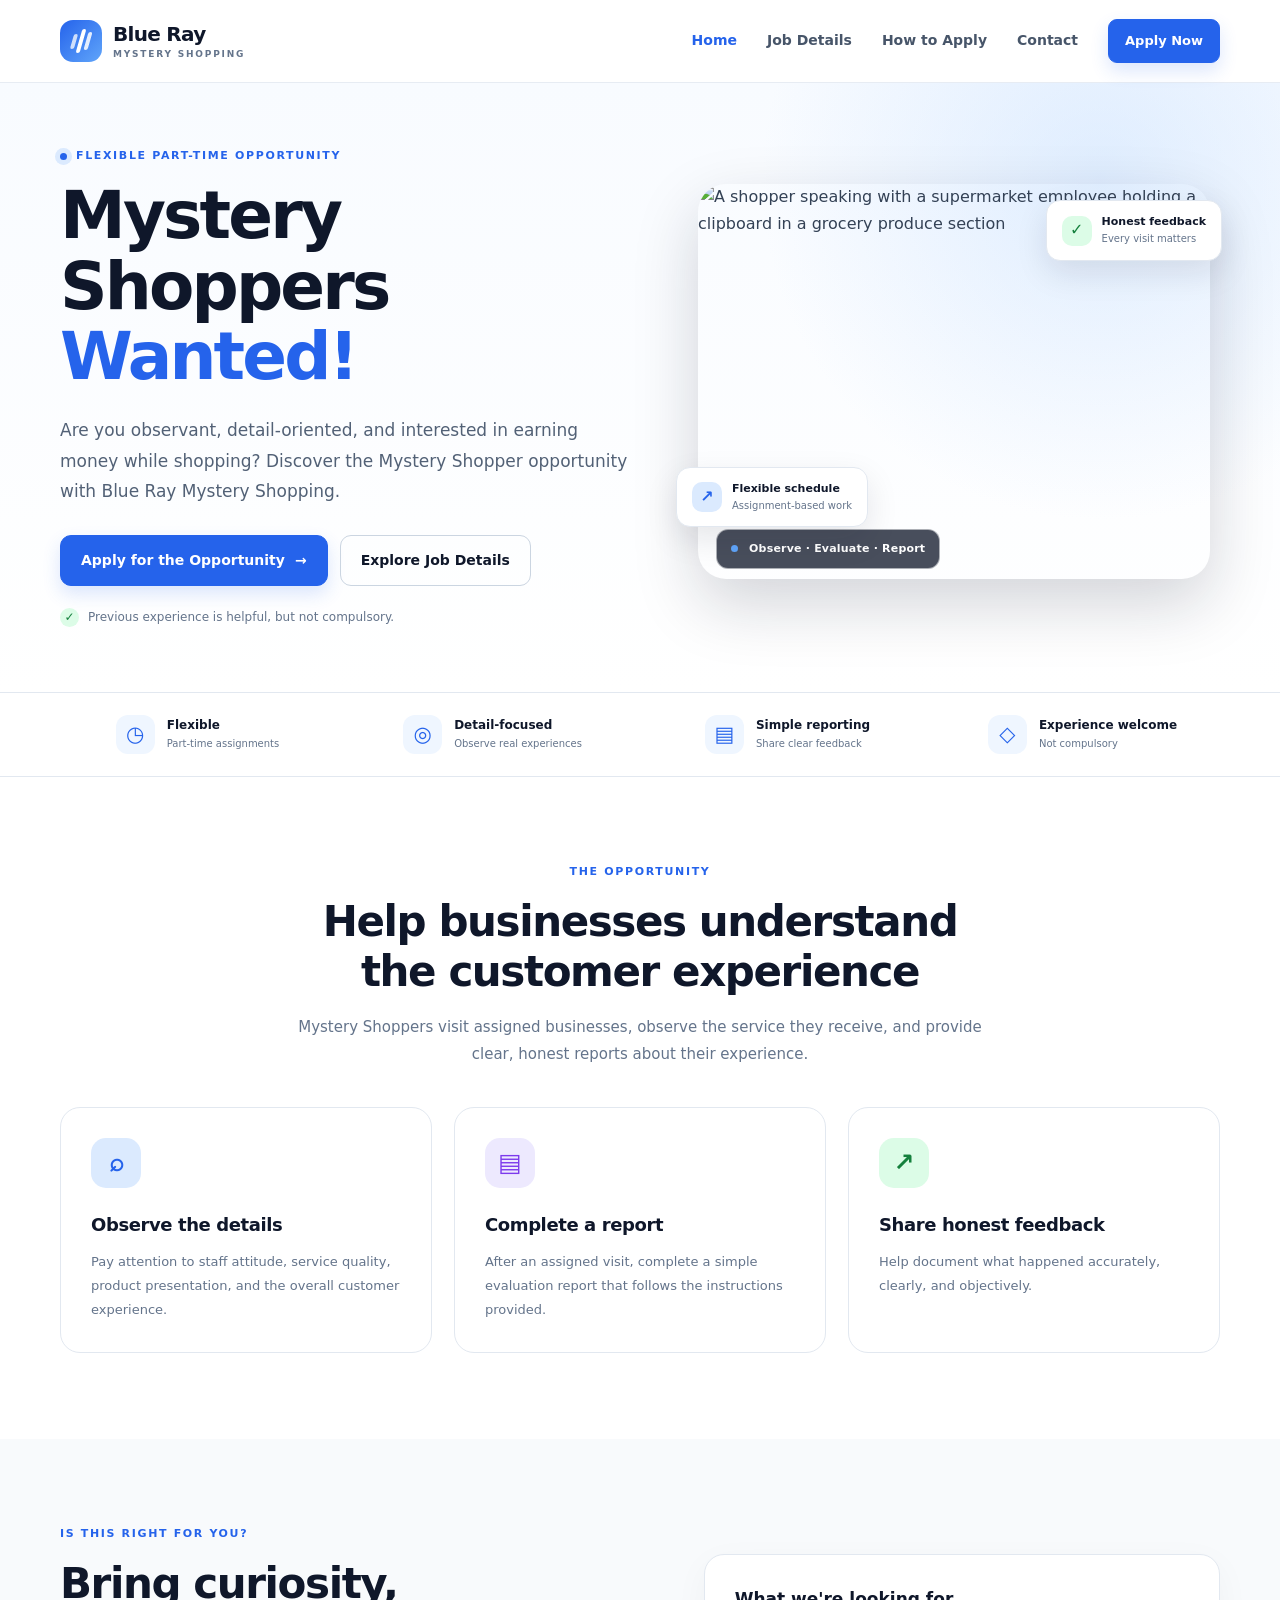
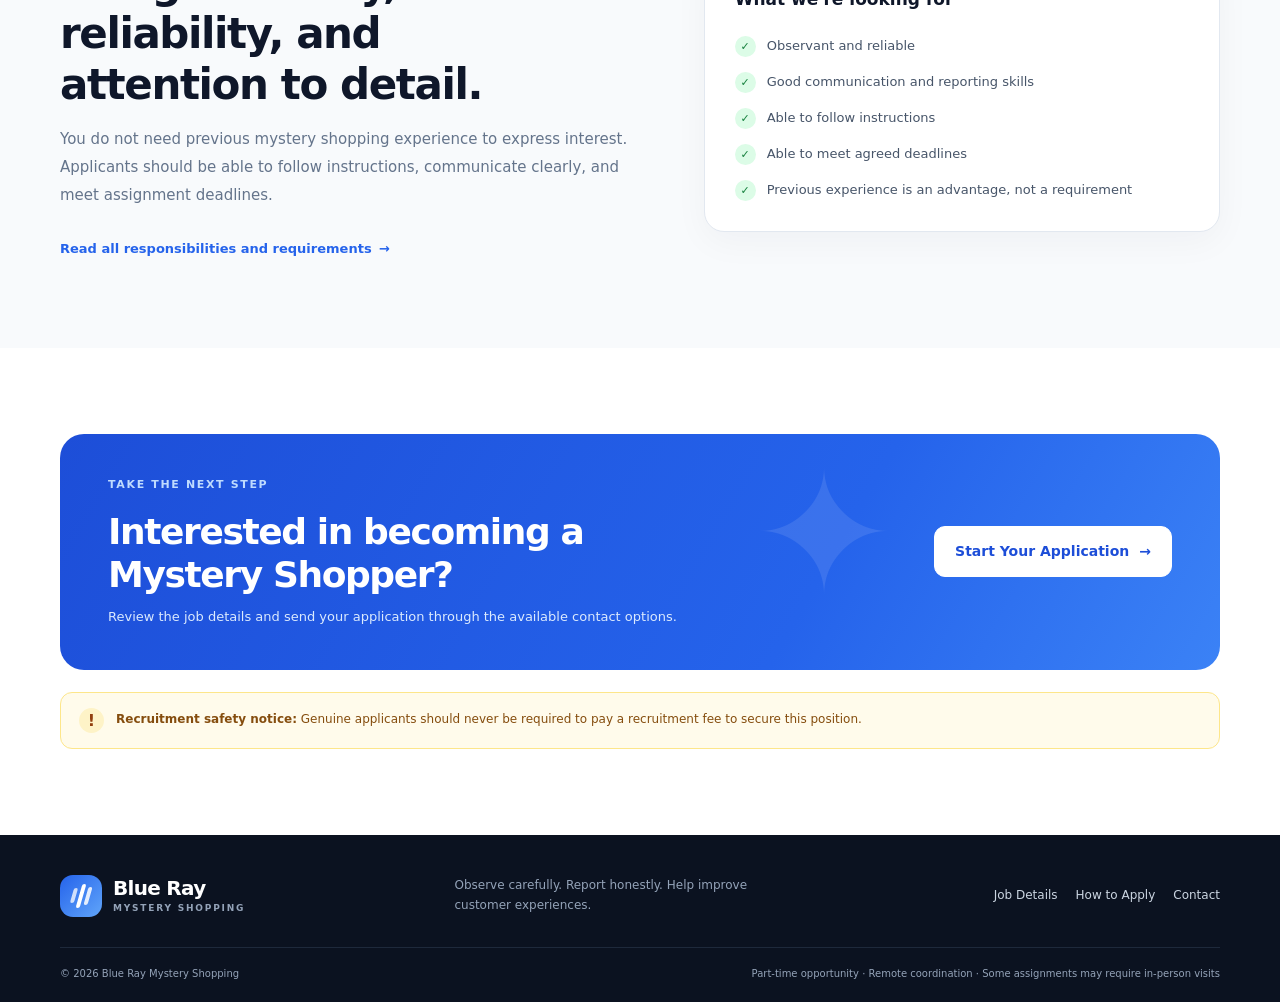
==== index.html @ 9aed7080 "Add files via upload" ====
<!doctype html>
<html lang="en">
<head>
  <meta charset="utf-8">
  <meta name="viewport" content="width=device-width, initial-scale=1">
  <meta name="description" content="Learn about Mystery Shopper opportunities with Blue Ray Mystery Shopping and find out how to apply.">
  <title>Blue Ray Mystery Shopping | Mystery Shoppers Wanted</title>
  <link rel="stylesheet" href="style.css">
  <script src="script.js" defer></script>
</head>
<body>
  <a class="skip-link" href="#main">Skip to content</a>
  <header class="site-header">
    <div class="container header-inner">
      <a class="brand" href="index.html" aria-label="Blue Ray Mystery Shopping home">
        <span class="brand-mark" aria-hidden="true"><span></span><span></span><span></span></span>
        <span class="brand-copy"><strong>Blue Ray</strong><small>MYSTERY SHOPPING</small></span>
      </a>
      <button class="nav-toggle" type="button" aria-expanded="false" aria-controls="site-nav">
        <span class="sr-only">Toggle navigation</span><span></span><span></span><span></span>
      </button>
      <nav class="site-nav" id="site-nav" aria-label="Main navigation">
        <a class="active" href="index.html">Home</a>
        <a href="job-details.html">Job Details</a>
        <a href="how-to-apply.html">How to Apply</a>
        <a href="contact.html">Contact</a>
        <a class="button button-small" href="apply.html">Apply Now</a>
      </nav>
    </div>
  </header>

  <main id="main">
    <section class="hero">
      <div class="container hero-grid">
        <div class="hero-content">
          <p class="eyebrow"><span class="eyebrow-dot"></span> Flexible part-time opportunity</p>
          <h1>Mystery Shoppers <span>Wanted!</span></h1>
          <p class="hero-lead">Are you observant, detail-oriented, and interested in earning money while shopping? Discover the Mystery Shopper opportunity with Blue Ray Mystery Shopping.</p>
          <div class="hero-actions">
            <a class="button" href="apply.html">Apply for the Opportunity <span aria-hidden="true">→</span></a>
            <a class="button button-outline" href="job-details.html">Explore Job Details</a>
          </div>
          <div class="hero-note"><span class="check-icon" aria-hidden="true">✓</span> Previous experience is helpful, but not compulsory.</div>
        </div>
        <div class="hero-visual hero-visual-photo">
          <img class="hero-photo" src="https://dmrqkbkq8el9i.cloudfront.net/Pictures/1024x536/9/2/8/362928_foodshoppersupermarketsurveypoll_965663.jpg" alt="A shopper speaking with a supermarket employee holding a clipboard in a grocery produce section" loading="eager">
          <div class="photo-caption"><span class="caption-dot"></span> Observe · Evaluate · Report</div>
          <div class="floating-chip chip-top"><span class="chip-icon">✓</span><span><strong>Honest feedback</strong><small>Every visit matters</small></span></div>
          <div class="floating-chip chip-bottom"><span class="chip-icon blue">↗</span><span><strong>Flexible schedule</strong><small>Assignment-based work</small></span></div>
        </div>
      </div>
    </section>

    <section class="trust-strip">
      <div class="container trust-grid">
        <div><span class="trust-icon">◷</span><span><strong>Flexible</strong><small>Part-time assignments</small></span></div>
        <div><span class="trust-icon">◎</span><span><strong>Detail-focused</strong><small>Observe real experiences</small></span></div>
        <div><span class="trust-icon">▤</span><span><strong>Simple reporting</strong><small>Share clear feedback</small></span></div>
        <div><span class="trust-icon">◇</span><span><strong>Experience welcome</strong><small>Not compulsory</small></span></div>
      </div>
    </section>

    <section class="section">
      <div class="container">
        <div class="section-heading centered">
          <p class="eyebrow">The opportunity</p>
          <h2>Help businesses understand the customer experience</h2>
          <p>Mystery Shoppers visit assigned businesses, observe the service they receive, and provide clear, honest reports about their experience.</p>
        </div>
        <div class="feature-grid">
          <article class="feature-card"><div class="feature-icon icon-blue">⌕</div><h3>Observe the details</h3><p>Pay attention to staff attitude, service quality, product presentation, and the overall customer experience.</p></article>
          <article class="feature-card"><div class="feature-icon icon-purple">▤</div><h3>Complete a report</h3><p>After an assigned visit, complete a simple evaluation report that follows the instructions provided.</p></article>
          <article class="feature-card"><div class="feature-icon icon-green">↗</div><h3>Share honest feedback</h3><p>Help document what happened accurately, clearly, and objectively.</p></article>
        </div>
      </div>
    </section>

    <section class="section section-tint">
      <div class="container split-section">
        <div>
          <p class="eyebrow">Is this right for you?</p>
          <h2>Bring curiosity, reliability, and attention to detail.</h2>
          <p class="section-copy">You do not need previous mystery shopping experience to express interest. Applicants should be able to follow instructions, communicate clearly, and meet assignment deadlines.</p>
          <a class="text-link" href="job-details.html">Read all responsibilities and requirements <span aria-hidden="true">→</span></a>
        </div>
        <div class="checklist-panel">
          <h3>What we're looking for</h3>
          <ul class="check-list">
            <li><span>✓</span> Observant and reliable</li>
            <li><span>✓</span> Good communication and reporting skills</li>
            <li><span>✓</span> Able to follow instructions</li>
            <li><span>✓</span> Able to meet agreed deadlines</li>
            <li><span>✓</span> Previous experience is an advantage, not a requirement</li>
          </ul>
        </div>
      </div>
    </section>

    <section class="section">
      <div class="container cta-panel">
        <div class="cta-decoration" aria-hidden="true">✦</div>
        <div><p class="eyebrow eyebrow-light">Take the next step</p><h2>Interested in becoming a Mystery Shopper?</h2><p>Review the job details and send your application through the available contact options.</p></div>
        <a class="button button-white" href="apply.html">Start Your Application <span aria-hidden="true">→</span></a>
      </div>
      <div class="container fee-notice"><span class="notice-icon">!</span><p><strong>Recruitment safety notice:</strong> Genuine applicants should never be required to pay a recruitment fee to secure this position.</p></div>
    </section>
  </main>

  <footer class="site-footer">
    <div class="container footer-main">
      <a class="brand brand-footer" href="index.html"><span class="brand-mark" aria-hidden="true"><span></span><span></span><span></span></span><span class="brand-copy"><strong>Blue Ray</strong><small>MYSTERY SHOPPING</small></span></a>
      <p>Observe carefully. Report honestly. Help improve customer experiences.</p>
      <div class="footer-links"><a href="job-details.html">Job Details</a><a href="how-to-apply.html">How to Apply</a><a href="contact.html">Contact</a></div>
    </div>
    <div class="container footer-bottom"><span>© <span data-year></span> Blue Ray Mystery Shopping</span><span>Part-time opportunity · Remote coordination · Some assignments may require in-person visits</span></div>
  </footer>
</body>
</html>
---- style.css ----
/* Blue Ray Mystery Shopping - responsive styles */
:root {
  --blue: #2563eb;
  --blue-dark: #1d4ed8;
  --navy: #0f172a;
  --text: #334155;
  --muted: #64748b;
  --pale-blue: #dbeafe;
  --bg: #f8fafc;
  --white: #ffffff;
  --border: #e2e8f0;
  --green: #15803d;
  --shadow: 0 18px 50px rgba(15, 23, 42, .08);
  --radius: 20px;
}
* { box-sizing: border-box; }
html { scroll-behavior: smooth; }
body { margin: 0; font-family: Inter, ui-sans-serif, system-ui, -apple-system, BlinkMacSystemFont, "Segoe UI", sans-serif; color: var(--text); background: var(--white); line-height: 1.65; }
a { color: var(--blue); text-decoration: none; }
a:hover { color: var(--blue-dark); }
button, input, select, textarea { font: inherit; }
button, a { -webkit-tap-highlight-color: transparent; }
img { max-width: 100%; }
.container { width: min(1160px, calc(100% - 40px)); margin: 0 auto; }
.sr-only { position: absolute; width: 1px; height: 1px; padding: 0; margin: -1px; overflow: hidden; clip: rect(0,0,0,0); white-space: nowrap; border: 0; }
.skip-link { position: absolute; top: -60px; left: 16px; z-index: 1000; padding: 10px 14px; color: white; background: var(--navy); border-radius: 8px; }
.skip-link:focus { top: 12px; }
.site-header { position: sticky; top: 0; z-index: 100; background: rgba(255,255,255,.94); backdrop-filter: blur(16px); border-bottom: 1px solid rgba(226,232,240,.8); }
.header-inner { display: flex; align-items: center; justify-content: space-between; min-height: 82px; gap: 24px; }
.brand { display: inline-flex; align-items: center; gap: 11px; color: var(--navy); flex-shrink: 0; }
.brand:hover { color: var(--navy); }
.brand-mark { position: relative; width: 42px; height: 42px; display: inline-flex; align-items: center; justify-content: center; gap: 3px; border-radius: 13px; background: linear-gradient(135deg, #2563eb, #60a5fa); overflow: hidden; }
.brand-mark span { display: block; width: 4px; border-radius: 5px; background: white; transform: skew(-16deg); }
.brand-mark span:nth-child(1) { height: 15px; opacity: .75; }
.brand-mark span:nth-child(2) { height: 24px; }
.brand-mark span:nth-child(3) { height: 18px; opacity: .85; }
.brand-copy { display: flex; flex-direction: column; line-height: 1.1; }
.brand-copy strong { font-size: 20px; letter-spacing: -.7px; font-weight: 800; }
.brand-copy small { margin-top: 5px; font-size: 9px; letter-spacing: 1.8px; color: var(--muted); font-weight: 800; }
.site-nav { display: flex; align-items: center; gap: 30px; }
.site-nav > a:not(.button) { color: #475569; font-size: 14px; font-weight: 650; transition: color .2s; }
.site-nav > a:not(.button):hover, .site-nav > a.active { color: var(--blue); }
.nav-toggle { display: none; border: 1px solid var(--border); border-radius: 10px; padding: 10px; background: white; cursor: pointer; }
.nav-toggle span:not(.sr-only) { display: block; width: 21px; height: 2px; margin: 4px 0; background: var(--navy); }
.button { display: inline-flex; align-items: center; justify-content: center; gap: 10px; padding: 13px 20px; border: 1px solid var(--blue); border-radius: 11px; background: var(--blue); color: white; font-weight: 750; font-size: 14px; box-shadow: 0 8px 18px rgba(37,99,235,.16); transition: transform .18s, background .18s, box-shadow .18s; cursor: pointer; }
.button:hover { color: white; background: var(--blue-dark); transform: translateY(-1px); box-shadow: 0 11px 22px rgba(37,99,235,.22); }
.button-small { padding: 10px 16px; border-radius: 9px; font-size: 13px; }
.button-outline { background: transparent; color: var(--navy); border-color: #cbd5e1; box-shadow: none; }
.button-outline:hover { background: #eff6ff; color: var(--blue-dark); border-color: #93c5fd; box-shadow: none; }
.button-white { background: white; border-color: white; color: var(--blue-dark); box-shadow: none; }
.button-white:hover { color: var(--blue-dark); background: #eff6ff; }
.button-ghost-white { color: white; background: transparent; border-color: rgba(255,255,255,.45); box-shadow: none; }
.button-ghost-white:hover { color: white; background: rgba(255,255,255,.1); }
.button-full { width: 100%; margin-top: 10px; }
.hero { overflow: hidden; background: radial-gradient(circle at 86% 16%, rgba(191,219,254,.45), transparent 28%), linear-gradient(180deg, #f8fbff 0%, #fff 100%); }
.hero-grid { display: grid; grid-template-columns: 1.05fr .95fr; align-items: center; gap: 40px; min-height: 570px; padding-top: 64px; padding-bottom: 64px; }
.eyebrow { display: flex; align-items: center; gap: 9px; margin: 0 0 16px; color: var(--blue); font-size: 11px; font-weight: 850; text-transform: uppercase; letter-spacing: 1.65px; }
.eyebrow-dot { width: 7px; height: 7px; background: var(--blue); border-radius: 50%; box-shadow: 0 0 0 5px #dbeafe; }
h1, h2, h3, p { margin-top: 0; }
h1 { margin-bottom: 22px; color: var(--navy); font-size: clamp(42px, 5.2vw, 66px); line-height: 1.07; letter-spacing: -2.8px; font-weight: 850; }
h1 span, .page-hero h1 span { color: var(--blue); }
.hero-lead { max-width: 570px; margin-bottom: 28px; color: #526176; font-size: 17px; line-height: 1.8; }
.hero-actions { display: flex; flex-wrap: wrap; gap: 12px; }
.hero-note { display: flex; align-items: center; gap: 9px; margin-top: 22px; color: var(--muted); font-size: 12px; }
.check-icon { display: inline-grid; place-items: center; width: 19px; height: 19px; color: var(--green); background: #dcfce7; border-radius: 50%; font-weight: 900; }
.hero-visual { position: relative; min-height: 405px; display: grid; place-items: center; }
.visual-orbit { position: absolute; border: 1px solid #bfdbfe; border-radius: 50%; }
.orbit-one { width: 390px; height: 390px; }
.orbit-two { width: 310px; height: 310px; border-style: dashed; opacity: .8; }
.visual-card { position: relative; z-index: 2; width: min(300px, 78%); padding: 22px; background: white; border: 1px solid #e2e8f0; border-radius: 25px; box-shadow: 0 25px 75px rgba(37,99,235,.16); transform: rotate(-3deg); }
.visual-top, .visual-footer { display: flex; align-items: center; justify-content: space-between; }
.mini-logo { display: grid; place-items: center; width: 35px; height: 35px; color: white; background: var(--blue); border-radius: 11px; font-weight: 850; font-size: 12px; }
.status-pill { padding: 5px 8px; color: var(--green); background: #dcfce7; border-radius: 30px; font-size: 8px; letter-spacing: 1px; font-weight: 850; }
.shopping-bag { display: grid; place-items: center; position: relative; height: 160px; margin: 16px 0 8px; background: linear-gradient(135deg, #eff6ff, #dbeafe); border-radius: 17px; }
.bag-body { width: 94px; height: 105px; display: grid; place-items: center; color: white; background: linear-gradient(135deg, #3b82f6, #1d4ed8); border-radius: 12px 12px 20px 20px; font-size: 24px; font-weight: 900; box-shadow: 0 10px 22px rgba(37,99,235,.2); }
.bag-handle { position: absolute; top: 27px; width: 42px; height: 34px; border: 6px solid #2563eb; border-bottom: 0; border-radius: 22px 22px 0 0; }
.visual-lines { display: grid; gap: 7px; padding: 9px 3px 16px; }
.visual-lines span { height: 6px; background: #e2e8f0; border-radius: 10px; }
.visual-lines span:nth-child(1) { width: 80%; }.visual-lines span:nth-child(2) { width: 100%; }.visual-lines span:nth-child(3) { width: 55%; }
.visual-footer { padding-top: 12px; border-top: 1px solid #e2e8f0; color: #64748b; font-size: 9px; font-weight: 750; }
.floating-chip { position: absolute; z-index: 3; display: flex; align-items: center; gap: 10px; padding: 12px 15px; background: white; border: 1px solid #e2e8f0; border-radius: 14px; box-shadow: 0 12px 32px rgba(15,23,42,.1); }
.floating-chip strong, .floating-chip small { display: block; }
.floating-chip strong { color: var(--navy); font-size: 11px; }
.floating-chip small { color: var(--muted); font-size: 10px; }
.chip-top { top: 53px; right: -2px; }.chip-bottom { bottom: 48px; left: -10px; }
.chip-icon { display: grid; place-items: center; width: 30px; height: 30px; color: var(--green); background: #dcfce7; border-radius: 10px; font-weight: 900; }
.chip-icon.blue { color: var(--blue); background: #dbeafe; }
.hero-spark { position: absolute; color: #60a5fa; font-size: 27px; }.spark-one { top: 38px; left: 50px; }.spark-two { bottom: 35px; right: 45px; font-size: 18px; }
.trust-strip { border-top: 1px solid var(--border); border-bottom: 1px solid var(--border); background: white; }
.trust-grid { display: grid; grid-template-columns: repeat(4, 1fr); padding-top: 22px; padding-bottom: 22px; gap: 20px; }
.trust-grid > div { display: flex; align-items: center; justify-content: center; gap: 12px; }
.trust-icon { display: grid; place-items: center; width: 39px; height: 39px; border-radius: 12px; color: var(--blue); background: #eff6ff; font-size: 21px; }
.trust-grid strong, .trust-grid small { display: block; }.trust-grid strong { color: var(--navy); font-size: 12px; }.trust-grid small { color: var(--muted); font-size: 10px; }
.section { padding: 86px 0; }
.section-tint { background: var(--bg); }
.section-heading { max-width: 690px; margin-bottom: 38px; }
.section-heading.centered { margin-right: auto; margin-left: auto; text-align: center; }
.section-heading.centered .eyebrow { justify-content: center; }
h2 { color: var(--navy); font-size: clamp(29px, 3.3vw, 42px); line-height: 1.2; letter-spacing: -1.4px; margin-bottom: 16px; font-weight: 820; }
.section-heading > p:last-child, .section-copy { color: var(--muted); font-size: 15px; line-height: 1.85; }
.feature-grid { display: grid; grid-template-columns: repeat(3, 1fr); gap: 22px; }
.feature-card { padding: 30px; border: 1px solid var(--border); border-radius: var(--radius); background: white; transition: transform .2s, box-shadow .2s; }
.feature-card:hover { transform: translateY(-4px); box-shadow: var(--shadow); }
.feature-icon { display: grid; place-items: center; width: 50px; height: 50px; margin-bottom: 22px; border-radius: 15px; font-size: 25px; font-weight: 800; }
.icon-blue { color: var(--blue); background: #dbeafe; }.icon-purple { color: #7c3aed; background: #ede9fe; }.icon-green { color: #15803d; background: #dcfce7; }
.feature-card h3, .step-card h3 { margin-bottom: 10px; color: var(--navy); font-size: 18px; letter-spacing: -.4px; }
.feature-card p, .step-card p { margin-bottom: 0; color: var(--muted); font-size: 13px; line-height: 1.85; }
.split-section { display: grid; grid-template-columns: 1fr .9fr; align-items: center; gap: 70px; }
.split-section h2 { max-width: 500px; }
.text-link { display: inline-flex; align-items: center; gap: 7px; margin-top: 14px; font-size: 13px; font-weight: 800; }
.checklist-panel { padding: 30px; border: 1px solid var(--border); border-radius: var(--radius); background: white; box-shadow: 0 10px 35px rgba(15,23,42,.04); }
.checklist-panel h3 { margin-bottom: 22px; color: var(--navy); font-size: 17px; }
.check-list { display: grid; gap: 14px; list-style: none; padding: 0; margin: 0; }
.check-list li { display: flex; align-items: flex-start; gap: 11px; color: #475569; font-size: 13px; }
.check-list li > span { flex: 0 0 21px; display: grid; place-items: center; width: 21px; height: 21px; margin-top: 1px; color: var(--green); background: #dcfce7; border-radius: 50%; font-size: 11px; font-weight: 900; }
.cta-panel { position: relative; display: flex; align-items: center; justify-content: space-between; gap: 30px; overflow: hidden; padding: 42px 48px; border-radius: 24px; background: linear-gradient(120deg, #1d4ed8, #2563eb 65%, #3b82f6); color: white; }
.cta-panel h2 { max-width: 600px; margin-bottom: 10px; color: white; font-size: clamp(27px, 3vw, 36px); }
.cta-panel p:not(.eyebrow) { margin-bottom: 0; color: #dbeafe; font-size: 13px; }
.eyebrow-light { color: #bfdbfe; }
.cta-decoration { position: absolute; top: -40px; right: 28%; color: rgba(255,255,255,.1); font-size: 170px; pointer-events: none; }
.cta-panel > div:not(.cta-decoration), .cta-panel > a, .cta-buttons { position: relative; z-index: 1; }
.cta-buttons { display: flex; gap: 10px; flex-shrink: 0; }
.fee-notice { display: flex; align-items: center; gap: 12px; margin-top: 22px; padding: 15px 18px; border: 1px solid #fde68a; border-radius: 12px; background: #fffbeb; }
.notice-icon { display: grid; place-items: center; flex: 0 0 25px; width: 25px; height: 25px; border-radius: 50%; color: #92400e; background: #fef3c7; font-weight: 900; }
.fee-notice p { margin: 0; color: #854d0e; font-size: 12px; }
.site-footer { padding: 40px 0 0; color: #cbd5e1; background: #0b1220; }
.footer-main { display: flex; align-items: center; justify-content: space-between; gap: 25px; padding-bottom: 30px; }
.brand-footer .brand-copy strong { color: white; }.brand-footer .brand-copy small { color: #94a3b8; }
.footer-main > p { max-width: 330px; margin: 0; color: #94a3b8; font-size: 12px; }
.footer-links { display: flex; flex-wrap: wrap; gap: 18px; }
.footer-links a { color: #cbd5e1; font-size: 12px; }.footer-links a:hover { color: white; }
.footer-bottom { display: flex; justify-content: space-between; gap: 20px; padding-top: 18px; padding-bottom: 20px; border-top: 1px solid #1e293b; color: #94a3b8; font-size: 10px; }
.page-hero { padding: 65px 0 56px; background: radial-gradient(circle at 80% 10%, rgba(191,219,254,.6), transparent 30%), #f8fbff; border-bottom: 1px solid var(--border); }
.page-hero h1 { margin-bottom: 14px; font-size: clamp(38px, 4.8vw, 56px); }
.page-hero p:not(.eyebrow) { max-width: 660px; margin-bottom: 20px; color: var(--muted); font-size: 15px; }
.breadcrumbs { display: flex; align-items: center; gap: 10px; color: #94a3b8; font-size: 11px; }.breadcrumbs a { color: var(--blue); }
.details-layout { display: grid; grid-template-columns: minmax(0, 1fr) 300px; align-items: start; gap: 28px; }
.details-main { display: grid; gap: 20px; }
.content-card { padding: 30px; border: 1px solid var(--border); border-radius: var(--radius); background: white; box-shadow: 0 8px 28px rgba(15,23,42,.035); }
.content-card h2 { margin-bottom: 14px; font-size: 23px; letter-spacing: -.7px; }
.content-card > p { color: #526176; font-size: 13px; line-height: 1.9; }
.role-title-row { display: flex; justify-content: space-between; align-items: center; gap: 16px; }
.role-title-row .eyebrow { margin-bottom: 5px; }.role-title-row h2 { margin-bottom: 12px; }
.tag { padding: 7px 11px; color: var(--blue-dark); background: #eff6ff; border-radius: 30px; font-size: 10px; font-weight: 800; white-space: nowrap; }
.detail-facts { display: grid; grid-template-columns: repeat(3, 1fr); gap: 15px; padding-top: 20px; margin-top: 20px; border-top: 1px solid var(--border); }
.fact-label { display: block; margin-bottom: 5px; color: var(--muted); font-size: 10px; text-transform: uppercase; letter-spacing: .8px; font-weight: 800; }
.detail-facts strong { display: block; color: var(--navy); font-size: 12px; line-height: 1.5; }
.muted { color: var(--muted) !important; font-size: 12px !important; }
.detail-list { display: grid; gap: 20px; padding: 0; margin: 24px 0 0; list-style: none; }
.detail-list li { display: flex; gap: 15px; }
.list-symbol { display: grid; place-items: center; flex: 0 0 38px; width: 38px; height: 38px; color: var(--blue); background: #eff6ff; border-radius: 12px; font-size: 11px; font-weight: 850; }
.detail-list strong { color: var(--navy); font-size: 13px; }.detail-list p { margin: 4px 0 0; color: var(--muted); font-size: 12px; }
.small-note { margin: 20px 0 0 !important; color: var(--muted) !important; font-size: 11px !important; line-height: 1.8 !important; }
.details-sidebar { display: grid; gap: 18px; position: sticky; top: 105px; }
.sidebar-card { padding: 25px; border: 1px solid var(--border); border-radius: var(--radius); background: white; box-shadow: var(--shadow); }
.sidebar-icon { display: grid; place-items: center; width: 44px; height: 44px; margin-bottom: 17px; color: var(--blue); background: #dbeafe; border-radius: 14px; font-size: 23px; }
.sidebar-card h3 { margin-bottom: 9px; color: var(--navy); font-size: 18px; }.sidebar-card p { color: var(--muted); font-size: 12px; line-height: 1.8; }
.centered-link { display: flex; justify-content: center; font-size: 12px; }
.notice-card { padding: 19px; border: 1px solid #fde68a; border-radius: 15px; background: #fffbeb; }
.notice-card strong { display: flex; align-items: center; gap: 8px; color: #92400e; font-size: 12px; }.notice-card strong span { display: grid; place-items: center; width: 20px; height: 20px; border-radius: 50%; background: #fef3c7; }
.notice-card p { margin: 10px 0 0; color: #854d0e; font-size: 11px; line-height: 1.8; }
.apply-intro { max-width: 1000px; }
.steps-grid { display: grid; grid-template-columns: repeat(3, 1fr); gap: 20px; }
.step-card { padding: 28px; border: 1px solid var(--border); border-radius: var(--radius); background: white; }
.step-number { display: grid; place-items: center; width: 46px; height: 46px; margin-bottom: 22px; color: var(--blue); background: #dbeafe; border-radius: 14px; font-weight: 900; font-size: 13px; }
.step-card .text-link { margin-top: 19px; }
.form-layout { display: grid; grid-template-columns: minmax(0, 1fr) 310px; align-items: start; gap: 26px; }
.form-main h2, .contact-form-card h2 { font-size: 24px; }
.form-grid { display: grid; grid-template-columns: repeat(2, minmax(0,1fr)); gap: 19px; }
.form-field { display: grid; gap: 7px; margin-bottom: 18px; }
.form-field label { color: var(--navy); font-size: 12px; font-weight: 750; }
.form-field input, .form-field select, .form-field textarea { width: 100%; min-height: 46px; padding: 11px 13px; border: 1px solid #cbd5e1; border-radius: 10px; outline: none; background: white; color: var(--text); font-size: 13px; transition: border .15s, box-shadow .15s; }
.form-field textarea { resize: vertical; min-height: 115px; }
.form-field input:focus, .form-field select:focus, .form-field textarea:focus { border-color: var(--blue); box-shadow: 0 0 0 3px rgba(37,99,235,.12); }
.form-field-full { grid-column: 1 / -1; }
.privacy-check { display: flex; align-items: flex-start; gap: 10px; margin: 5px 0 20px; color: var(--muted); font-size: 11px; }
.privacy-check input { margin-top: 4px; accent-color: var(--blue); }
.form-message { margin: 13px 0 0; color: var(--green); font-size: 12px; }
.form-sidebar { display: grid; gap: 18px; }
.form-sidebar .sidebar-card { padding: 24px; }
.contact-grid { display: grid; grid-template-columns: .9fr 1.1fr; align-items: start; gap: 65px; }
.contact-copy h2 { max-width: 430px; }
.contact-method { display: flex; align-items: flex-start; gap: 14px; padding: 19px 0; border-bottom: 1px solid var(--border); }
.contact-icon { display: grid; place-items: center; flex: 0 0 43px; width: 43px; height: 43px; color: var(--blue); background: #eff6ff; border-radius: 13px; font-size: 20px; }
.contact-method strong { display: block; margin-bottom: 3px; color: var(--navy); font-size: 14px; }
.contact-method a { font-size: 12px; font-weight: 750; }.contact-method p { margin-bottom: 0; }
.contact-form-card { padding: 30px; }
.faq-block { max-width: 850px; }
.faq-item { padding: 21px 0; border-bottom: 1px solid var(--border); }.faq-item h3 { margin-bottom: 7px; color: var(--navy); font-size: 15px; }.faq-item p { margin: 0; color: var(--muted); font-size: 13px; line-height: 1.8; }

@media (max-width: 980px) {
  .site-nav { gap: 18px; }
  .hero-grid { gap: 15px; }
  .hero-visual { transform: scale(.92); }
  .split-section { gap: 35px; }
  .cta-panel { padding: 36px; }
  .footer-main { flex-wrap: wrap; }
  .contact-grid { gap: 30px; }
}
@media (max-width: 760px) {
  .container { width: min(100% - 32px, 600px); }
  .header-inner { min-height: 72px; }
  .nav-toggle { display: block; }
  .site-nav { display: none; position: absolute; top: 72px; left: 0; right: 0; padding: 18px 20px 22px; flex-direction: column; align-items: stretch; gap: 4px; background: white; border-bottom: 1px solid var(--border); box-shadow: 0 18px 24px rgba(15,23,42,.08); }
  .site-nav.is-open { display: flex; }
  .site-nav > a:not(.button) { padding: 11px 5px; }
  .site-nav .button { margin-top: 8px; }
  .hero-grid { grid-template-columns: 1fr; min-height: 0; padding-top: 58px; padding-bottom: 40px; }
  h1 { font-size: clamp(42px, 11vw, 58px); letter-spacing: -2px; }
  .hero-lead { font-size: 15px; }
  .hero-visual { min-height: 355px; margin-top: 5px; transform: none; }
  .orbit-one { width: 320px; height: 320px; }.orbit-two { width: 255px; height: 255px; }
  .visual-card { width: 250px; }
  .shopping-bag { height: 130px; }.bag-body { height: 85px; width: 78px; }
  .chip-top { top: 22px; right: 0; }.chip-bottom { bottom: 18px; left: 0; }
  .trust-grid { grid-template-columns: repeat(2, 1fr); gap: 18px 8px; }
  .trust-grid > div { justify-content: flex-start; }
  .section { padding: 62px 0; }
  .feature-grid, .steps-grid { grid-template-columns: 1fr; }
  .feature-card, .step-card { padding: 25px; }
  .split-section { grid-template-columns: 1fr; gap: 28px; }
  .cta-panel { align-items: flex-start; flex-direction: column; padding: 30px 24px; }
  .cta-buttons { flex-wrap: wrap; }
  .footer-main { align-items: flex-start; flex-direction: column; }
  .footer-main > p { max-width: 100%; }
  .footer-bottom { flex-direction: column; gap: 7px; }
  .page-hero { padding: 48px 0 38px; }
  .details-layout, .form-layout, .contact-grid { grid-template-columns: 1fr; }
  .details-sidebar { position: static; }
  .detail-facts { grid-template-columns: 1fr; gap: 14px; }
  .content-card { padding: 23px; }
  .form-grid { grid-template-columns: 1fr; gap: 0; }
  .form-field-full { grid-column: auto; }
  .role-title-row { align-items: flex-start; flex-direction: column; gap: 0; }
  .contact-grid { gap: 35px; }
}
@media (prefers-reduced-motion: reduce) {
  html { scroll-behavior: auto; }
  *, *::before, *::after { transition-duration: .01ms !important; animation-duration: .01ms !important; animation-iteration-count: 1 !important; }
}


/* Real-life retail photography */
.hero-visual-photo { min-height: 430px; display: block; transform: none; padding: 12px 10px 18px; }
.hero-photo { display: block; width: 100%; height: 395px; object-fit: cover; border-radius: 28px; box-shadow: 0 25px 65px rgba(15,23,42,.18); }
.photo-caption { position: absolute; left: 28px; bottom: 33px; padding: 10px 14px; border: 1px solid rgba(255,255,255,.55); border-radius: 12px; color: white; background: rgba(15,23,42,.76); backdrop-filter: blur(8px); font-size: 11px; font-weight: 800; letter-spacing: .2px; }
.caption-dot { display: inline-block; width: 7px; height: 7px; margin-right: 7px; border-radius: 50%; background: #60a5fa; }
.hero-visual-photo .chip-top { top: 28px; right: -2px; }
.hero-visual-photo .chip-bottom { bottom: 75px; left: -12px; }
.inline-photo, .wide-photo, .sidebar-photo, .contact-photo { margin: 22px 0 0; overflow: hidden; border-radius: 16px; background: #eff6ff; }
.inline-photo img, .wide-photo img, .sidebar-photo img, .contact-photo img { display: block; width: 100%; object-fit: cover; }
.inline-photo img { height: 230px; }
.wide-photo { margin: 0 0 38px; }
.wide-photo img { height: 300px; }
.sidebar-photo { margin: 0; border: 1px solid var(--border); box-shadow: 0 8px 28px rgba(15,23,42,.05); }
.sidebar-photo img { height: 205px; }
.contact-photo { margin-top: 22px; }
.contact-photo img { height: 235px; }
.inline-photo figcaption, .wide-photo figcaption, .sidebar-photo figcaption, .contact-photo figcaption { padding: 10px 13px; color: #64748b; background: #f8fafc; font-size: 10px; line-height: 1.6; }
@media (max-width: 760px) {
  .hero-visual-photo { min-height: 320px; padding: 0 2px 12px; }
  .hero-photo { height: 300px; border-radius: 21px; }
  .hero-visual-photo .chip-top { top: 12px; right: -2px; }
  .hero-visual-photo .chip-bottom { bottom: 40px; left: -4px; }
  .photo-caption { left: 13px; bottom: 20px; font-size: 10px; }
  .wide-photo img { height: 220px; }
  .inline-photo img, .contact-photo img { height: 200px; }
}
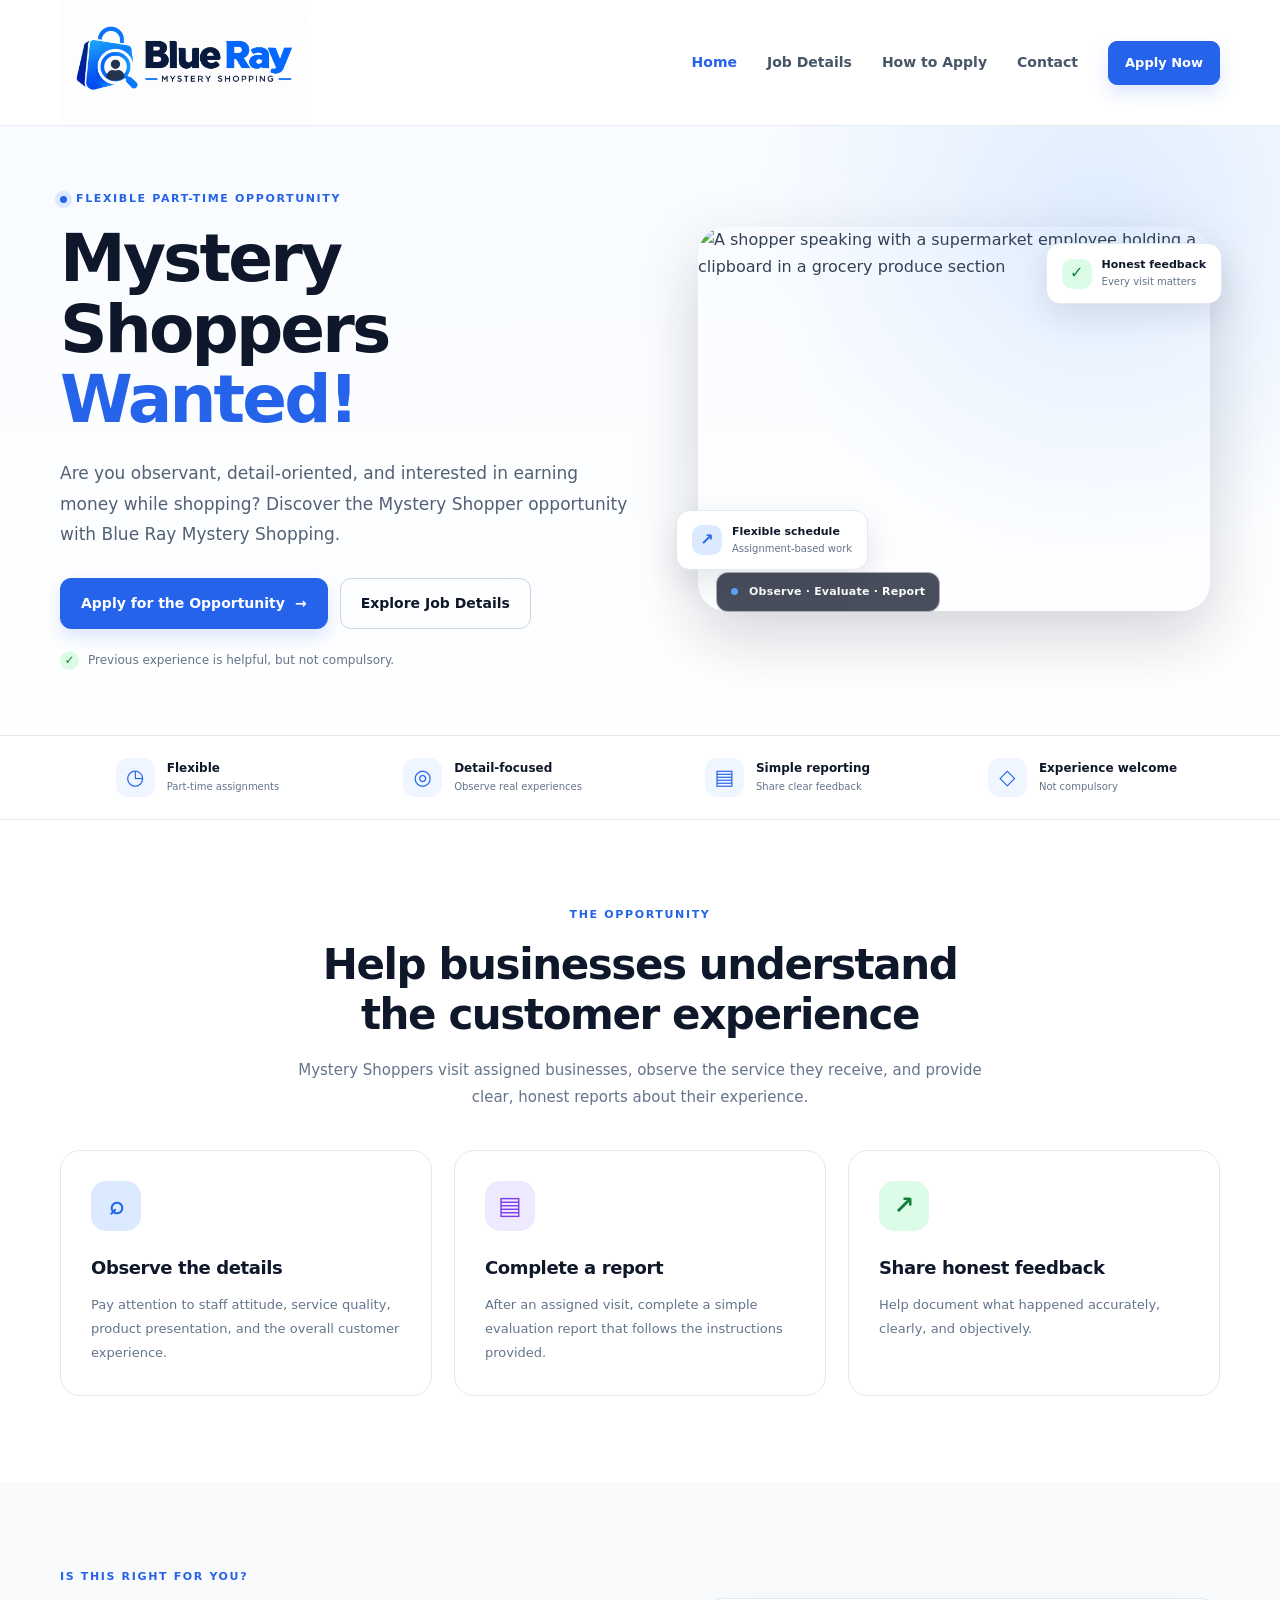
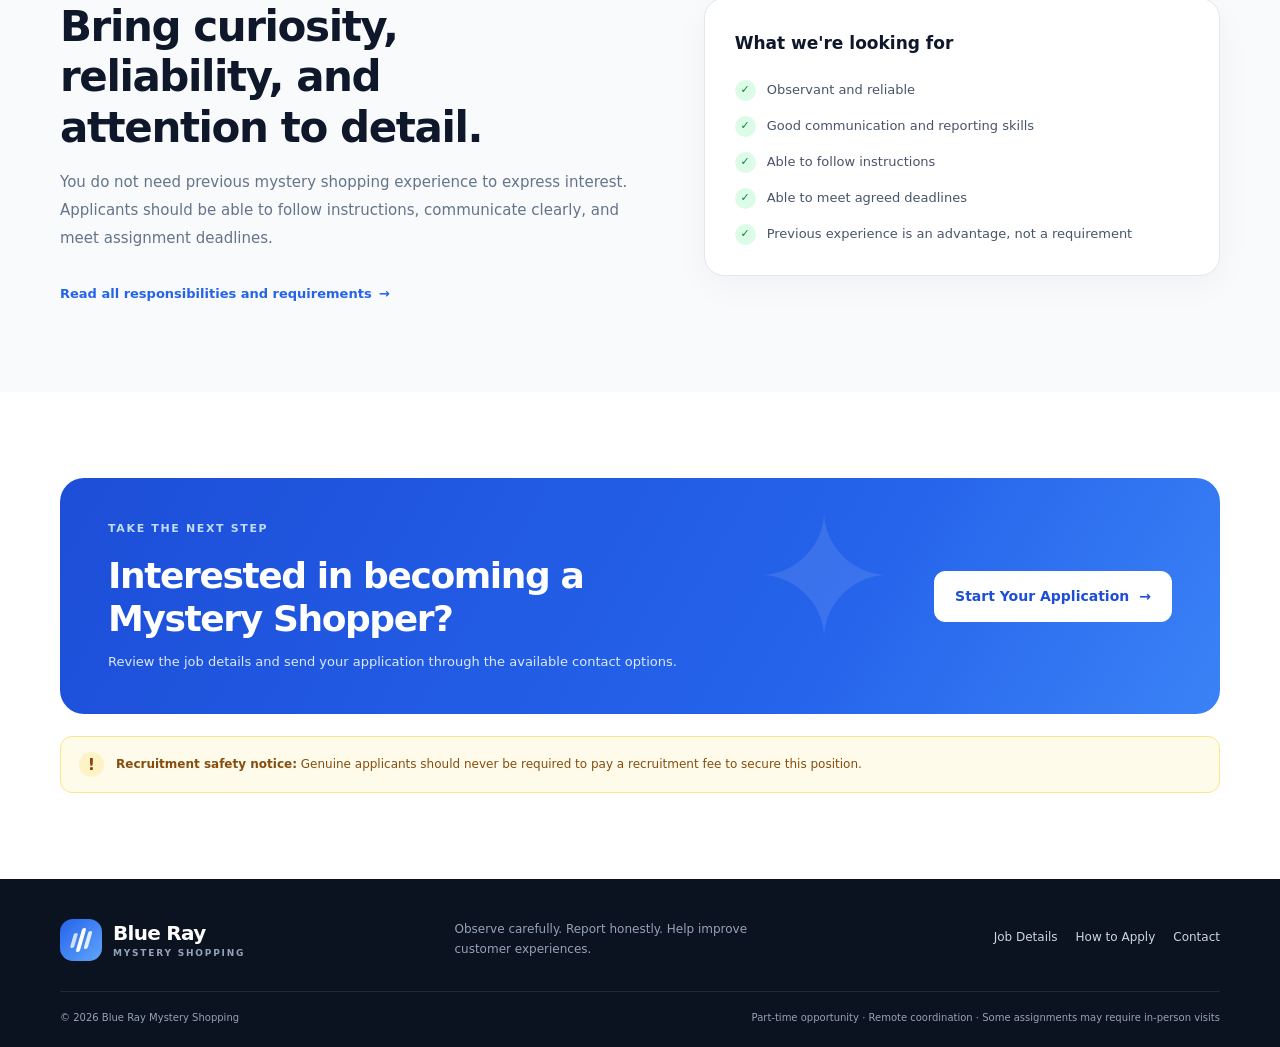
==== commit 5ed1ab95: "Add files via upload" ====
--- a/index.html
+++ b/index.html
@@ -1,118 +1,114 @@
-<!doctype html>
-<html lang="en">
-<head>
-  <meta charset="utf-8">
-  <meta name="viewport" content="width=device-width, initial-scale=1">
-  <meta name="description" content="Learn about Mystery Shopper opportunities with Blue Ray Mystery Shopping and find out how to apply.">
-  <title>Blue Ray Mystery Shopping | Mystery Shoppers Wanted</title>
-  <link rel="stylesheet" href="style.css">
-  <script src="script.js" defer></script>
-</head>
-<body>
-  <a class="skip-link" href="#main">Skip to content</a>
-  <header class="site-header">
-    <div class="container header-inner">
-      <a class="brand" href="index.html" aria-label="Blue Ray Mystery Shopping home">
-        <span class="brand-mark" aria-hidden="true"><span></span><span></span><span></span></span>
-        <span class="brand-copy"><strong>Blue Ray</strong><small>MYSTERY SHOPPING</small></span>
-      </a>
-      <button class="nav-toggle" type="button" aria-expanded="false" aria-controls="site-nav">
-        <span class="sr-only">Toggle navigation</span><span></span><span></span><span></span>
-      </button>
-      <nav class="site-nav" id="site-nav" aria-label="Main navigation">
-        <a class="active" href="index.html">Home</a>
-        <a href="job-details.html">Job Details</a>
-        <a href="how-to-apply.html">How to Apply</a>
-        <a href="contact.html">Contact</a>
-        <a class="button button-small" href="apply.html">Apply Now</a>
-      </nav>
-    </div>
-  </header>
-
-  <main id="main">
-    <section class="hero">
-      <div class="container hero-grid">
-        <div class="hero-content">
-          <p class="eyebrow"><span class="eyebrow-dot"></span> Flexible part-time opportunity</p>
-          <h1>Mystery Shoppers <span>Wanted!</span></h1>
-          <p class="hero-lead">Are you observant, detail-oriented, and interested in earning money while shopping? Discover the Mystery Shopper opportunity with Blue Ray Mystery Shopping.</p>
-          <div class="hero-actions">
-            <a class="button" href="apply.html">Apply for the Opportunity <span aria-hidden="true">→</span></a>
-            <a class="button button-outline" href="job-details.html">Explore Job Details</a>
-          </div>
-          <div class="hero-note"><span class="check-icon" aria-hidden="true">✓</span> Previous experience is helpful, but not compulsory.</div>
-        </div>
-        <div class="hero-visual hero-visual-photo">
-          <img class="hero-photo" src="https://dmrqkbkq8el9i.cloudfront.net/Pictures/1024x536/9/2/8/362928_foodshoppersupermarketsurveypoll_965663.jpg" alt="A shopper speaking with a supermarket employee holding a clipboard in a grocery produce section" loading="eager">
-          <div class="photo-caption"><span class="caption-dot"></span> Observe · Evaluate · Report</div>
-          <div class="floating-chip chip-top"><span class="chip-icon">✓</span><span><strong>Honest feedback</strong><small>Every visit matters</small></span></div>
-          <div class="floating-chip chip-bottom"><span class="chip-icon blue">↗</span><span><strong>Flexible schedule</strong><small>Assignment-based work</small></span></div>
-        </div>
-      </div>
-    </section>
-
-    <section class="trust-strip">
-      <div class="container trust-grid">
-        <div><span class="trust-icon">◷</span><span><strong>Flexible</strong><small>Part-time assignments</small></span></div>
-        <div><span class="trust-icon">◎</span><span><strong>Detail-focused</strong><small>Observe real experiences</small></span></div>
-        <div><span class="trust-icon">▤</span><span><strong>Simple reporting</strong><small>Share clear feedback</small></span></div>
-        <div><span class="trust-icon">◇</span><span><strong>Experience welcome</strong><small>Not compulsory</small></span></div>
-      </div>
-    </section>
-
-    <section class="section">
-      <div class="container">
-        <div class="section-heading centered">
-          <p class="eyebrow">The opportunity</p>
-          <h2>Help businesses understand the customer experience</h2>
-          <p>Mystery Shoppers visit assigned businesses, observe the service they receive, and provide clear, honest reports about their experience.</p>
-        </div>
-        <div class="feature-grid">
-          <article class="feature-card"><div class="feature-icon icon-blue">⌕</div><h3>Observe the details</h3><p>Pay attention to staff attitude, service quality, product presentation, and the overall customer experience.</p></article>
-          <article class="feature-card"><div class="feature-icon icon-purple">▤</div><h3>Complete a report</h3><p>After an assigned visit, complete a simple evaluation report that follows the instructions provided.</p></article>
-          <article class="feature-card"><div class="feature-icon icon-green">↗</div><h3>Share honest feedback</h3><p>Help document what happened accurately, clearly, and objectively.</p></article>
-        </div>
-      </div>
-    </section>
-
-    <section class="section section-tint">
-      <div class="container split-section">
-        <div>
-          <p class="eyebrow">Is this right for you?</p>
-          <h2>Bring curiosity, reliability, and attention to detail.</h2>
-          <p class="section-copy">You do not need previous mystery shopping experience to express interest. Applicants should be able to follow instructions, communicate clearly, and meet assignment deadlines.</p>
-          <a class="text-link" href="job-details.html">Read all responsibilities and requirements <span aria-hidden="true">→</span></a>
-        </div>
-        <div class="checklist-panel">
-          <h3>What we're looking for</h3>
-          <ul class="check-list">
-            <li><span>✓</span> Observant and reliable</li>
-            <li><span>✓</span> Good communication and reporting skills</li>
-            <li><span>✓</span> Able to follow instructions</li>
-            <li><span>✓</span> Able to meet agreed deadlines</li>
-            <li><span>✓</span> Previous experience is an advantage, not a requirement</li>
-          </ul>
-        </div>
-      </div>
-    </section>
-
-    <section class="section">
-      <div class="container cta-panel">
-        <div class="cta-decoration" aria-hidden="true">✦</div>
-        <div><p class="eyebrow eyebrow-light">Take the next step</p><h2>Interested in becoming a Mystery Shopper?</h2><p>Review the job details and send your application through the available contact options.</p></div>
-        <a class="button button-white" href="apply.html">Start Your Application <span aria-hidden="true">→</span></a>
-      </div>
-      <div class="container fee-notice"><span class="notice-icon">!</span><p><strong>Recruitment safety notice:</strong> Genuine applicants should never be required to pay a recruitment fee to secure this position.</p></div>
-    </section>
-  </main>
-
-  <footer class="site-footer">
-    <div class="container footer-main">
-      <a class="brand brand-footer" href="index.html"><span class="brand-mark" aria-hidden="true"><span></span><span></span><span></span></span><span class="brand-copy"><strong>Blue Ray</strong><small>MYSTERY SHOPPING</small></span></a>
-      <p>Observe carefully. Report honestly. Help improve customer experiences.</p>
-      <div class="footer-links"><a href="job-details.html">Job Details</a><a href="how-to-apply.html">How to Apply</a><a href="contact.html">Contact</a></div>
-    </div>
-    <div class="container footer-bottom"><span>© <span data-year></span> Blue Ray Mystery Shopping</span><span>Part-time opportunity · Remote coordination · Some assignments may require in-person visits</span></div>
-  </footer>
-</body>
-</html>
+<!doctype html>
+<html lang="en">
+<head>
+  <meta charset="utf-8">
+  <meta name="viewport" content="width=device-width, initial-scale=1">
+  <meta name="description" content="Learn about Mystery Shopper opportunities with Blue Ray Mystery Shopping and find out how to apply.">
+  <title>Blue Ray Mystery Shopping | Mystery Shoppers Wanted</title>
+  <link rel="stylesheet" href="style.css">
+  <script src="script.js" defer></script>
+</head>
+<body>
+  <a class="skip-link" href="#main">Skip to content</a>
+  <header class="site-header">
+    <div class="container header-inner"><img src="Blue Ray Mystery Shopping Logo.png" width="250" height="87">
+      <button class="nav-toggle" type="button" aria-expanded="false" aria-controls="site-nav">
+        <span class="sr-only">Toggle navigation</span><span></span><span></span><span></span>
+      </button>
+      <nav class="site-nav" id="site-nav" aria-label="Main navigation">
+        <a class="active" href="index.html">Home</a>
+        <a href="job-details.html">Job Details</a>
+        <a href="how-to-apply.html">How to Apply</a>
+        <a href="contact.html">Contact</a>
+        <a class="button button-small" href="apply.html">Apply Now</a>
+      </nav>
+    </div>
+  </header>
+
+  <main id="main">
+    <section class="hero">
+      <div class="container hero-grid">
+        <div class="hero-content">
+          <p class="eyebrow"><span class="eyebrow-dot"></span> Flexible part-time opportunity</p>
+          <h1>Mystery Shoppers <span>Wanted!</span></h1>
+          <p class="hero-lead">Are you observant, detail-oriented, and interested in earning money while shopping? Discover the Mystery Shopper opportunity with Blue Ray Mystery Shopping.</p>
+          <div class="hero-actions">
+            <a class="button" href="apply.html">Apply for the Opportunity <span aria-hidden="true">→</span></a>
+            <a class="button button-outline" href="job-details.html">Explore Job Details</a>
+          </div>
+          <div class="hero-note"><span class="check-icon" aria-hidden="true">✓</span> Previous experience is helpful, but not compulsory.</div>
+        </div>
+        <div class="hero-visual hero-visual-photo">
+          <img class="hero-photo" src="https://dmrqkbkq8el9i.cloudfront.net/Pictures/1024x536/9/2/8/362928_foodshoppersupermarketsurveypoll_965663.jpg" alt="A shopper speaking with a supermarket employee holding a clipboard in a grocery produce section" loading="eager">
+          <div class="photo-caption"><span class="caption-dot"></span> Observe · Evaluate · Report</div>
+          <div class="floating-chip chip-top"><span class="chip-icon">✓</span><span><strong>Honest feedback</strong><small>Every visit matters</small></span></div>
+          <div class="floating-chip chip-bottom"><span class="chip-icon blue">↗</span><span><strong>Flexible schedule</strong><small>Assignment-based work</small></span></div>
+        </div>
+      </div>
+    </section>
+
+    <section class="trust-strip">
+      <div class="container trust-grid">
+        <div><span class="trust-icon">◷</span><span><strong>Flexible</strong><small>Part-time assignments</small></span></div>
+        <div><span class="trust-icon">◎</span><span><strong>Detail-focused</strong><small>Observe real experiences</small></span></div>
+        <div><span class="trust-icon">▤</span><span><strong>Simple reporting</strong><small>Share clear feedback</small></span></div>
+        <div><span class="trust-icon">◇</span><span><strong>Experience welcome</strong><small>Not compulsory</small></span></div>
+      </div>
+    </section>
+
+    <section class="section">
+      <div class="container">
+        <div class="section-heading centered">
+          <p class="eyebrow">The opportunity</p>
+          <h2>Help businesses understand the customer experience</h2>
+          <p>Mystery Shoppers visit assigned businesses, observe the service they receive, and provide clear, honest reports about their experience.</p>
+        </div>
+        <div class="feature-grid">
+          <article class="feature-card"><div class="feature-icon icon-blue">⌕</div><h3>Observe the details</h3><p>Pay attention to staff attitude, service quality, product presentation, and the overall customer experience.</p></article>
+          <article class="feature-card"><div class="feature-icon icon-purple">▤</div><h3>Complete a report</h3><p>After an assigned visit, complete a simple evaluation report that follows the instructions provided.</p></article>
+          <article class="feature-card"><div class="feature-icon icon-green">↗</div><h3>Share honest feedback</h3><p>Help document what happened accurately, clearly, and objectively.</p></article>
+        </div>
+      </div>
+    </section>
+
+    <section class="section section-tint">
+      <div class="container split-section">
+        <div>
+          <p class="eyebrow">Is this right for you?</p>
+          <h2>Bring curiosity, reliability, and attention to detail.</h2>
+          <p class="section-copy">You do not need previous mystery shopping experience to express interest. Applicants should be able to follow instructions, communicate clearly, and meet assignment deadlines.</p>
+          <a class="text-link" href="job-details.html">Read all responsibilities and requirements <span aria-hidden="true">→</span></a>
+        </div>
+        <div class="checklist-panel">
+          <h3>What we're looking for</h3>
+          <ul class="check-list">
+            <li><span>✓</span> Observant and reliable</li>
+            <li><span>✓</span> Good communication and reporting skills</li>
+            <li><span>✓</span> Able to follow instructions</li>
+            <li><span>✓</span> Able to meet agreed deadlines</li>
+            <li><span>✓</span> Previous experience is an advantage, not a requirement</li>
+          </ul>
+        </div>
+      </div>
+    </section>
+
+    <section class="section">
+      <div class="container cta-panel">
+        <div class="cta-decoration" aria-hidden="true">✦</div>
+        <div><p class="eyebrow eyebrow-light">Take the next step</p><h2>Interested in becoming a Mystery Shopper?</h2><p>Review the job details and send your application through the available contact options.</p></div>
+        <a class="button button-white" href="apply.html">Start Your Application <span aria-hidden="true">→</span></a>
+      </div>
+      <div class="container fee-notice"><span class="notice-icon">!</span><p><strong>Recruitment safety notice:</strong> Genuine applicants should never be required to pay a recruitment fee to secure this position.</p></div>
+    </section>
+  </main>
+
+  <footer class="site-footer">
+    <div class="container footer-main">
+      <a class="brand brand-footer" href="index.html"><span class="brand-mark" aria-hidden="true"><span></span><span></span><span></span></span><span class="brand-copy"><strong>Blue Ray</strong><small>MYSTERY SHOPPING</small></span></a>
+      <p>Observe carefully. Report honestly. Help improve customer experiences.</p>
+      <div class="footer-links"><a href="job-details.html">Job Details</a><a href="how-to-apply.html">How to Apply</a><a href="contact.html">Contact</a></div>
+    </div>
+    <div class="container footer-bottom"><span>© <span data-year></span> Blue Ray Mystery Shopping</span><span>Part-time opportunity · Remote coordination · Some assignments may require in-person visits</span></div>
+  </footer>
+</body>
+</html>
--- a/style.css
+++ b/style.css
@@ -266,3 +266,111 @@
   .wide-photo img { height: 220px; }
   .inline-photo img, .contact-photo img { height: 200px; }
 }
+
+
+/* Responsive hardening across all pages */
+html { overflow-x: clip; }
+body { min-width: 0; overflow-wrap: break-word; }
+main, section, header, footer, nav, .container, .hero-grid, .split-section,
+.details-layout, .form-layout, .contact-grid, .content-card, .sidebar-card { min-width: 0; }
+img, svg, video, iframe { max-width: 100%; }
+img { height: auto; }
+a, button, input, select, textarea { touch-action: manipulation; }
+a, button { min-height: 24px; }
+:where(a, button, input, select, textarea):focus-visible {
+  outline: 3px solid rgba(37, 99, 235, .45);
+  outline-offset: 3px;
+}
+p, li, label, small, strong, a { overflow-wrap: anywhere; }
+.button { min-height: 44px; text-align: center; }
+.nav-toggle { min-width: 44px; min-height: 44px; }
+.form-field input, .form-field select, .form-field textarea { min-width: 0; }
+.hero-visual-photo, .hero-visual { min-width: 0; }
+.hero-photo, .inline-photo img, .wide-photo img, .sidebar-photo img, .contact-photo img {
+  height: auto;
+  aspect-ratio: 16 / 10;
+  object-fit: cover;
+}
+.hero-photo { aspect-ratio: 4 / 3; }
+.wide-photo img { aspect-ratio: 16 / 7; }
+.sidebar-photo img { aspect-ratio: 4 / 3; }
+.contact-photo img, .inline-photo img { aspect-ratio: 3 / 2; }
+.visual-orbit { max-width: 100%; }
+.cta-panel, .cta-buttons, .hero-actions, .footer-links { min-width: 0; }
+.cta-buttons .button { white-space: normal; }
+.contact-method a { overflow-wrap: anywhere; }
+
+@media (min-width: 761px) and (max-width: 1100px) {
+  .container { width: calc(100% - 48px); }
+  .header-inner { gap: 16px; }
+  .brand-copy strong { font-size: 18px; }
+  .brand-copy small { font-size: 8px; letter-spacing: 1.2px; }
+  .site-nav { gap: clamp(10px, 1.5vw, 18px); }
+  .site-nav > a:not(.button) { font-size: 13px; }
+  .site-nav .button { padding: 11px 13px; font-size: 12px; }
+  .hero-grid { grid-template-columns: minmax(0, 1.05fr) minmax(0, .95fr); gap: 20px; }
+  .hero-visual-photo { min-height: 0; }
+  .hero-photo { height: auto; aspect-ratio: 4 / 3; }
+  .trust-grid { grid-template-columns: repeat(2, minmax(0, 1fr)); }
+  .feature-grid, .steps-grid { grid-template-columns: repeat(2, minmax(0, 1fr)); }
+  .details-layout, .form-layout { grid-template-columns: minmax(0, 1fr) 270px; gap: 20px; }
+  .contact-grid { gap: 32px; }
+}
+@media (max-width: 760px) {
+  .container { width: calc(100% - 32px); }
+  .brand { gap: 8px; }
+  .brand-copy strong { font-size: clamp(16px, 4.5vw, 20px); }
+  .brand-copy small { font-size: 8px; letter-spacing: 1px; }
+  .site-nav { max-height: calc(100dvh - 72px); overflow-y: auto; }
+  .site-nav > a:not(.button) { min-height: 44px; display: flex; align-items: center; }
+  .hero-grid { gap: 24px; }
+  h1 { font-size: clamp(34px, 9vw, 52px); letter-spacing: -1.5px; overflow-wrap: normal; }
+  .page-hero h1 { font-size: clamp(32px, 8vw, 48px); letter-spacing: -1.2px; overflow-wrap: normal; }
+  h2 { letter-spacing: -.7px; }
+  .hero-actions > .button, .cta-buttons > .button { flex: 1 1 170px; }
+  .hero-visual-photo { width: 100%; min-height: 0; padding: 0 0 18px; }
+  .hero-photo { width: 100%; height: auto; aspect-ratio: 4 / 3; }
+  .hero-visual-photo .chip-top { right: 4px; max-width: 72%; }
+  .hero-visual-photo .chip-bottom { left: 4px; bottom: 35px; max-width: 76%; }
+  .photo-caption { max-width: calc(100% - 26px); }
+  .trust-grid { grid-template-columns: repeat(2, minmax(0, 1fr)); }
+  .trust-grid > div { min-width: 0; gap: 8px; }
+  .trust-grid strong { font-size: 11px; }
+  .trust-grid small { font-size: 10px; }
+  .cta-panel { padding: 28px 22px; }
+  .cta-buttons { width: 100%; }
+  .detail-facts { grid-template-columns: repeat(2, minmax(0, 1fr)); }
+  .content-card, .contact-form-card { padding: 22px; }
+  .role-title-row { min-width: 0; }
+  .tag { white-space: normal; }
+  .footer-links { gap: 12px 18px; }
+}
+@media (max-width: 420px) {
+  .container { width: calc(100% - 28px); }
+  .header-inner { gap: 8px; }
+  .brand-mark { width: 36px; height: 36px; flex: 0 0 36px; }
+  .brand-copy strong { font-size: 16px; letter-spacing: -.4px; }
+  .brand-copy small { font-size: 7px; letter-spacing: .8px; }
+  .nav-toggle { padding: 9px; }
+  .hero-grid { padding-top: 42px; }
+  .eyebrow { font-size: 10px; letter-spacing: 1px; }
+  .hero-actions { flex-direction: column; align-items: stretch; }
+  .hero-actions .button { width: 100%; }
+  .hero-visual { min-height: 300px; }
+  .orbit-one { width: min(290px, 90vw); height: min(290px, 90vw); }
+  .orbit-two { width: min(235px, 74vw); height: min(235px, 74vw); }
+  .visual-card { width: min(235px, 72vw); padding: 18px; }
+  .floating-chip { gap: 7px; padding: 9px 10px; }
+  .floating-chip strong { font-size: 10px; }
+  .floating-chip small { font-size: 9px; }
+  .chip-top { right: 0; }
+  .chip-bottom { left: 0; }
+  .trust-grid { grid-template-columns: 1fr; }
+  .detail-facts { grid-template-columns: 1fr; }
+  .feature-card, .step-card { padding: 22px; }
+  .content-card, .contact-form-card { padding: 18px; }
+  .form-grid { grid-template-columns: minmax(0, 1fr); }
+  .cta-panel { padding: 25px 18px; }
+  .cta-buttons { flex-direction: column; align-items: stretch; }
+  .cta-buttons .button { width: 100%; }
+}
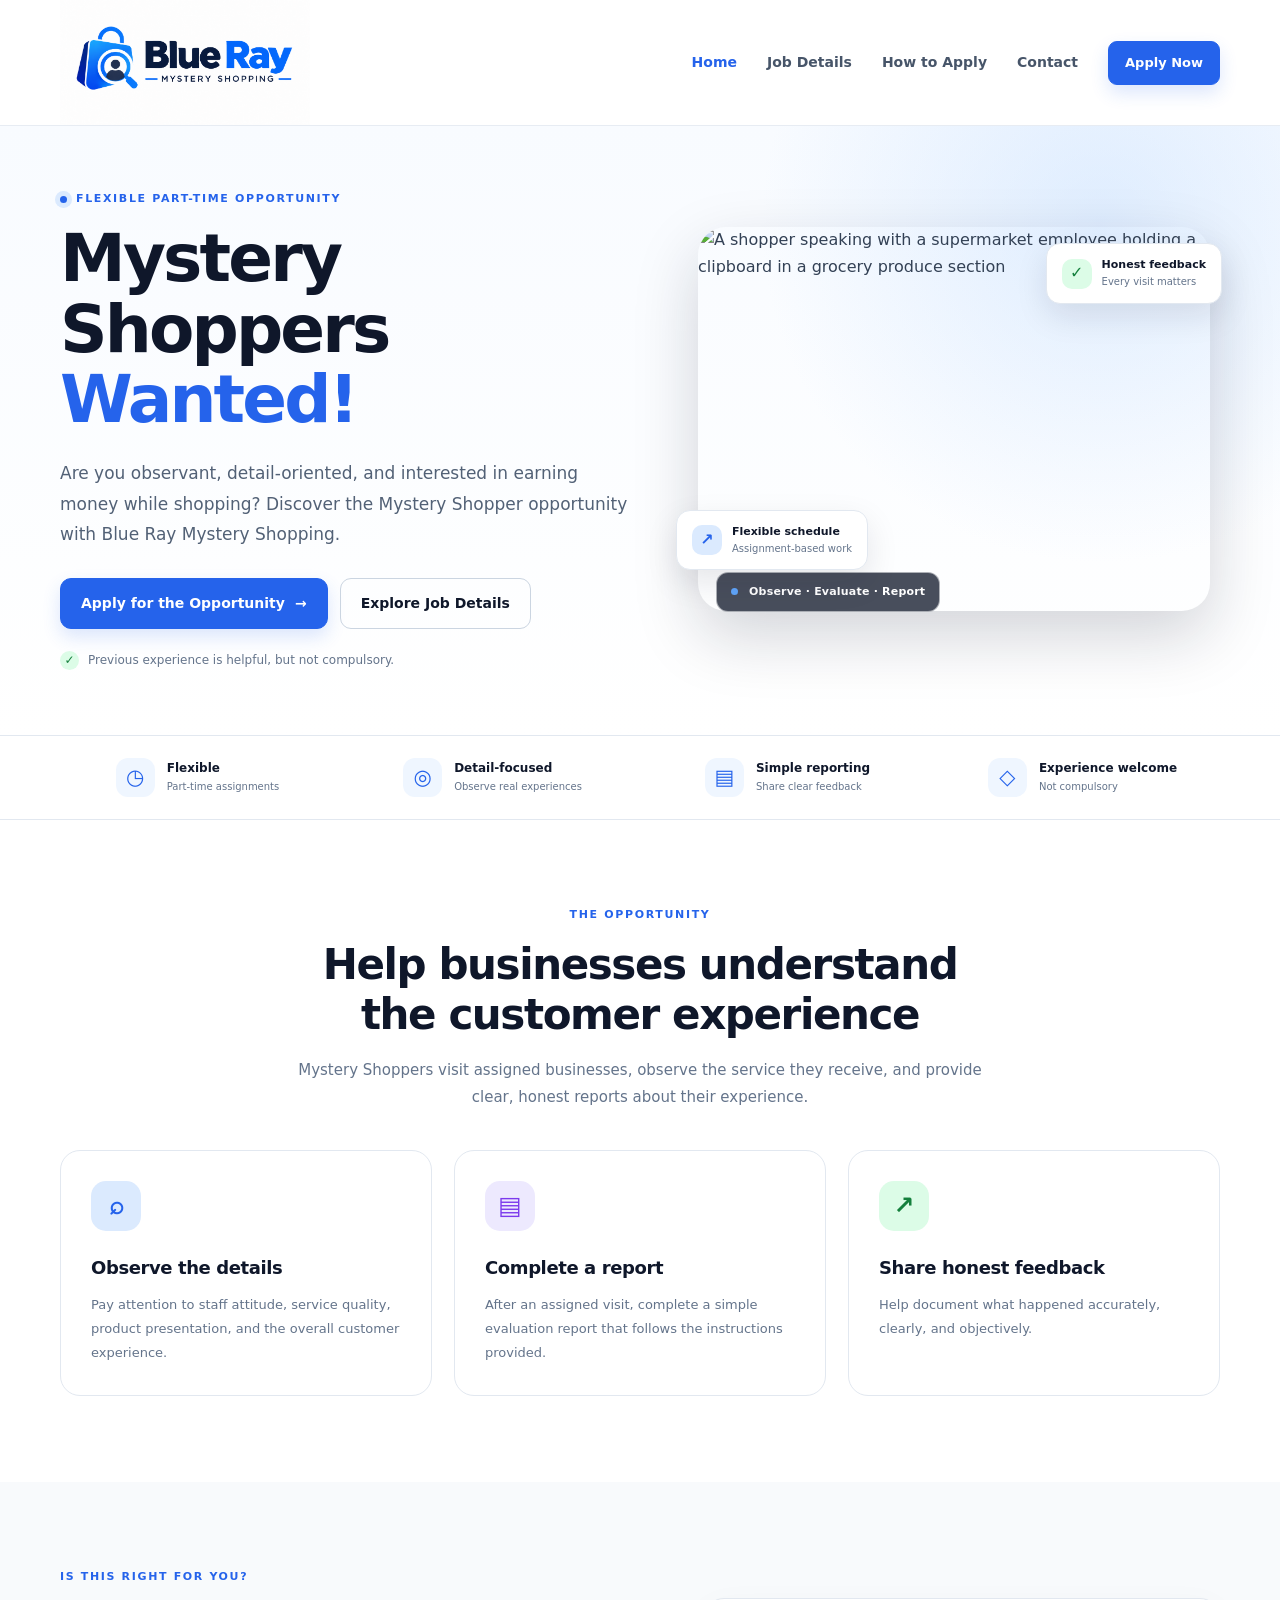
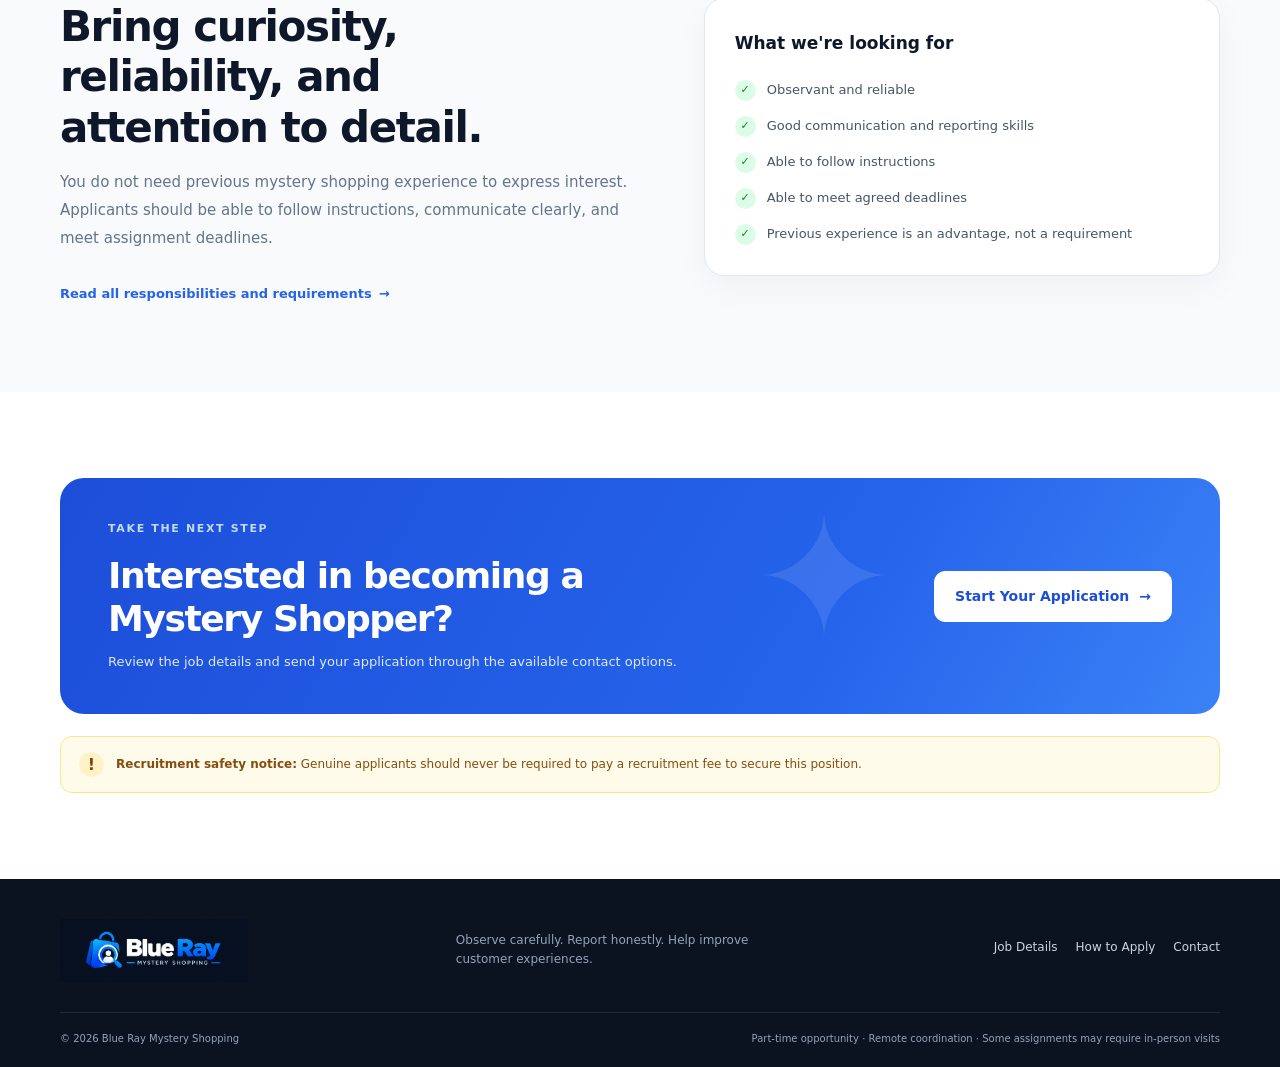
==== commit ca8baba1: "Add files via upload" ====
--- a/index.html
+++ b/index.html
@@ -103,8 +103,7 @@
   </main>
 
   <footer class="site-footer">
-    <div class="container footer-main">
-      <a class="brand brand-footer" href="index.html"><span class="brand-mark" aria-hidden="true"><span></span><span></span><span></span></span><span class="brand-copy"><strong>Blue Ray</strong><small>MYSTERY SHOPPING</small></span></a>
+    <div class="container footer-main"><img src="Blue Ray Mystery Shopping Logo Bottom.png" width="188" height="89">
       <p>Observe carefully. Report honestly. Help improve customer experiences.</p>
       <div class="footer-links"><a href="job-details.html">Job Details</a><a href="how-to-apply.html">How to Apply</a><a href="contact.html">Contact</a></div>
     </div>
